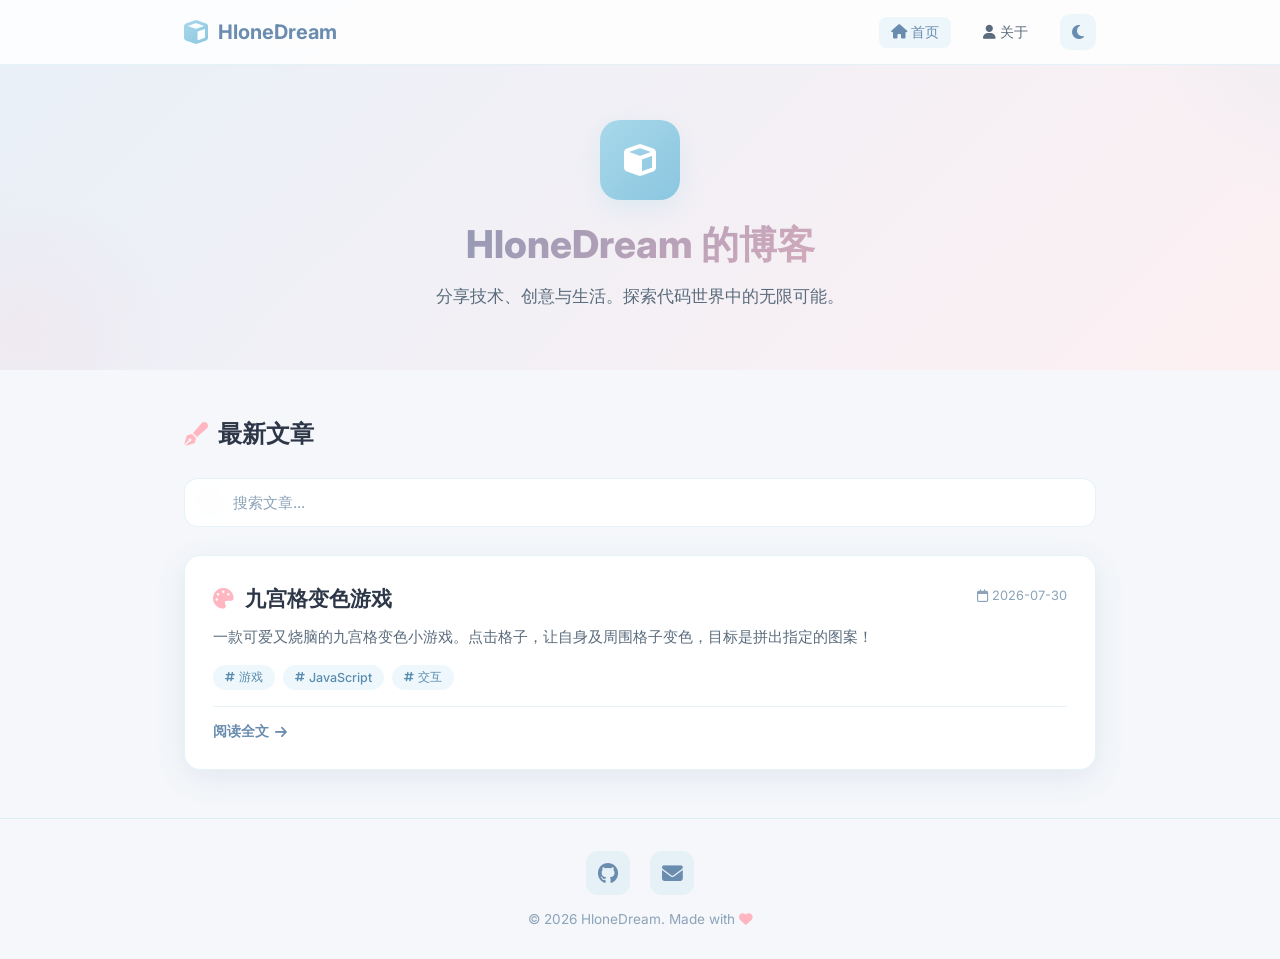
==== index.html @ dc2f6974 "2026/07/30 初版发布 使用DeepSeek制作的个人小网站，纯属业余，仅供娱乐。" ====
<!DOCTYPE html>
<html lang="zh-CN">
<head>
    <meta charset="UTF-8">
    <meta name="viewport" content="width=device-width, initial-scale=1.0">
    <title>HloneDream 的个人博客</title>

    <!-- Fonts & Icons -->
    <link rel="stylesheet" href="https://cdnjs.cloudflare.com/ajax/libs/font-awesome/6.4.0/css/all.min.css">
    <link href="https://fonts.googleapis.com/css2?family=Inter:wght@300;400;500;600;700;800&display=swap" rel="stylesheet">

    <!-- Styles -->
    <link rel="stylesheet" href="css/style.css">
</head>
<body>

    <!-- ===== Navigation ===== -->
    <nav>
        <div class="nav-inner">
            <a class="nav-brand" onclick="navigateTo('home')">
                <i class="fa-solid fa-cube"></i> HloneDream
            </a>
            <div class="nav-links">
                <button class="nav-link active" data-page="home" onclick="navigateTo('home')">
                    <i class="fa-solid fa-house"></i> 首页
                </button>
                <button class="nav-link" data-page="about" onclick="navigateTo('about')">
                    <i class="fa-solid fa-user"></i> 关于
                </button>
                <button class="theme-toggle" id="themeToggle" title="切换主题">
                    <i class="fa-solid fa-moon"></i>
                </button>
            </div>
        </div>
    </nav>

    <!-- ===== Reading Progress ===== -->
    <div class="reading-progress" id="readingProgress">
        <div class="reading-progress-bar" id="readingProgressBar"></div>
    </div>

    <!-- ===== HOME VIEW ===== -->
    <div id="homeView">
        <section class="hero">
            <div class="container hero-content">
                <div class="hero-avatar">
                    <i class="fa-solid fa-cube"></i>
                </div>
                <h1>HloneDream 的博客</h1>
                <p>分享技术、创意与生活。探索代码世界中的无限可能。</p>
            </div>
        </section>

        <section class="posts-section">
            <div class="container">
                <h2 class="section-title">
                    <i class="fa-solid fa-pen-fancy"></i> 最新文章
                </h2>

                <!-- Search Bar -->
                <div class="search-bar">
                    <i class="fa-solid fa-search"></i>
                    <input type="text" id="searchInput" placeholder="搜索文章..." autocomplete="off">
                </div>

                <div class="posts-grid" id="postsGrid">
                    <!-- Posts rendered by JS -->
                </div>

                <!-- No Results -->
                <div class="search-no-results" id="searchNoResults" style="display:none;">
                    <i class="fa-solid fa-inbox"></i>
                    没有找到匹配的文章
                </div>
            </div>
        </section>
    </div>

    <!-- ===== ARTICLE VIEW ===== -->
    <div class="article-view" id="articleView">
        <div class="container">
            <button class="article-back" onclick="navigateTo('home')">
                <i class="fa-solid fa-arrow-left"></i> 返回首页
            </button>
            <div id="articleContent"></div>
        </div>
    </div>

    <!-- ===== ABOUT VIEW ===== -->
    <div class="about-view" id="aboutView">
        <div class="container">
            <div class="about-card">
                <h2><i class="fa-solid fa-user-astronaut"></i> 关于我</h2>
                <p>
                    你好！我是 <strong>HloneDream</strong>，一名热爱技术与创意的开发者。
                </p>
                <p>
                    这个博客记录了我学习和探索编程世界的过程。我喜欢前端开发、游戏设计，以及一切有趣的技术挑战。
                </p>
                <p>
                    我相信好的代码就像艺术品——简洁、优雅、富有表现力。希望通过这个博客，能与更多志同道合的朋友交流分享。
                </p>
                <h3 style="font-size:1rem;color:var(--text);margin:24px 0 12px;font-weight:600;">我的技能</h3>
                <div class="about-skills">
                    <span class="about-skill">HTML/CSS</span>
                    <span class="about-skill">JavaScript</span>
                    <span class="about-skill">Vue.js</span>
                    <span class="about-skill">React</span>
                    <span class="about-skill">Node.js</span>
                    <span class="about-skill">Python</span>
                    <span class="about-skill">UI Design</span>
                    <span class="about-skill">Git</span>
                </div>
            </div>
        </div>
    </div>

    <!-- ===== FOOTER ===== -->
    <footer>
        <div class="container">
            <div class="footer-social">
                <a href="https://github.com/HloneDream" target="_blank" rel="noopener" title="GitHub">
                    <i class="fa-brands fa-github"></i>
                </a>
                <a href="mailto:2645710503@qq.com" title="Email">
                    <i class="fa-solid fa-envelope"></i>
                </a>
            </div>
            <p class="footer-text">
                &copy; 2026 HloneDream. Made with <i class="fa-solid fa-heart" style="color:#ffb6c1;"></i>
            </p>
        </div>
    </footer>

    <!-- ===== Back to Top ===== -->
    <button class="back-to-top" id="backToTop" onclick="window.scrollTo({top:0,behavior:'smooth'})">
        <i class="fa-solid fa-arrow-up"></i>
    </button>

    <!-- ===== Game Win Overlay ===== -->
    <div class="game-win-message" id="gameWinMessage">
        <div class="game-win-content">
            <h2>🎉 恭喜通关!</h2>
            <p>你成功将九宫格变成了目标图案!</p>
            <div class="game-win-stats">
                <div>
                    <div class="game-win-stat-value" id="gameFinalMoves">0</div>
                    <div class="game-win-stat-label">点击次数</div>
                </div>
                <div>
                    <div class="game-win-stat-value" id="gameFinalTime">0</div>
                    <div class="game-win-stat-label">用时(秒)</div>
                </div>
            </div>
            <button class="game-btn-play-again" onclick="initGame()">
                <i class="fa-solid fa-play-circle"></i> 再玩一次
            </button>
        </div>
    </div>

    <!-- ===== Scripts ===== -->
    <script src="js/data.js"></script>
    <script src="js/theme.js"></script>
    <script src="js/app.js"></script>

</body>
</html>
---- css/style.css ----
/* ============================================================
   CSS Variables / Theme
   ============================================================ */
:root {
    --bg: #f5f7fa;
    --bg-card: rgba(255,255,255,0.92);
    --bg-glass: rgba(255,255,255,0.75);
    --text: #2d3748;
    --text-secondary: #5a6c7d;
    --text-muted: #8ca3b9;
    --border: rgba(168,216,234,0.3);
    --shadow: 0 8px 30px rgba(100,130,180,0.12);
    --shadow-hover: 0 16px 48px rgba(100,130,180,0.2);
    --gradient-1: linear-gradient(135deg, #a8d8ea 0%, #8bc6e0 100%);
    --gradient-2: linear-gradient(135deg, #ffb6c1 0%, #ff9eb5 100%);
    --gradient-hero: linear-gradient(135deg, #e8f0f8 0%, #fdf0f2 100%);
    --accent: #6a8caf;
    --accent-light: #a8c6df;
    --pink: #ffb6c1;
    --blue: #a8d8ea;
    --nav-bg: rgba(255,255,255,0.85);
    --code-bg: #f0f4f8;
    --tag-bg: rgba(168,216,234,0.2);
    --tag-color: #5a8caf;
    --scrollbar: #d0dce8;
}

.dark {
    --bg: #0f1724;
    --bg-card: rgba(25,35,50,0.92);
    --bg-glass: rgba(20,30,45,0.8);
    --text: #e2e8f0;
    --text-secondary: #a0b4c8;
    --text-muted: #6a7d94;
    --border: rgba(100,140,180,0.2);
    --shadow: 0 8px 30px rgba(0,0,0,0.3);
    --shadow-hover: 0 16px 48px rgba(0,0,0,0.45);
    --gradient-hero: linear-gradient(135deg, #0f1724 0%, #1a2a3a 100%);
    --accent: #8bc6e0;
    --accent-light: #6a8caf;
    --nav-bg: rgba(15,23,36,0.9);
    --code-bg: #1a2a3a;
    --tag-bg: rgba(100,140,180,0.2);
    --tag-color: #8bc6e0;
    --scrollbar: #2a3a4a;
}

/* ============================================================
   Reset & Base
   ============================================================ */
* {
    margin: 0;
    padding: 0;
    box-sizing: border-box;
}

html {
    scroll-behavior: smooth;
}

body {
    font-family: 'Inter', -apple-system, BlinkMacSystemFont, sans-serif;
    background: var(--bg);
    color: var(--text);
    transition: background 0.3s, color 0.3s;
    min-height: 100vh;
    overflow-x: hidden;
}

::selection {
    background: var(--pink);
    color: white;
}

::-webkit-scrollbar { width: 8px; }
::-webkit-scrollbar-track { background: var(--bg); }
::-webkit-scrollbar-thumb { background: var(--scrollbar); border-radius: 4px; }

a {
    color: inherit;
    text-decoration: none;
}

/* ============================================================
   Navigation
   ============================================================ */
nav {
    position: fixed;
    top: 0;
    left: 0;
    right: 0;
    z-index: 1000;
    background: var(--nav-bg);
    backdrop-filter: blur(20px);
    -webkit-backdrop-filter: blur(20px);
    border-bottom: 1px solid var(--border);
    transition: background 0.3s, border-color 0.3s;
}

.nav-inner {
    max-width: 960px;
    margin: 0 auto;
    padding: 0 24px;
    display: flex;
    align-items: center;
    justify-content: space-between;
    height: 64px;
}

.nav-brand {
    font-size: 1.25rem;
    font-weight: 700;
    color: var(--accent);
    display: flex;
    align-items: center;
    gap: 10px;
    cursor: pointer;
}

.nav-brand i {
    font-size: 1.5rem;
    background: var(--gradient-1);
    -webkit-background-clip: text;
    background-clip: text;
    color: transparent;
}

.nav-links {
    display: flex;
    align-items: center;
    gap: 20px;
}

.nav-link {
    background: none;
    border: none;
    color: var(--text-secondary);
    font-size: 0.9rem;
    font-weight: 500;
    cursor: pointer;
    padding: 6px 12px;
    border-radius: 8px;
    transition: all 0.2s;
    font-family: inherit;
}

.nav-link:hover {
    color: var(--accent);
    background: var(--tag-bg);
}

.nav-link.active {
    color: var(--accent);
    background: var(--tag-bg);
}

.theme-toggle {
    background: var(--tag-bg);
    border: none;
    width: 36px;
    height: 36px;
    border-radius: 10px;
    display: flex;
    align-items: center;
    justify-content: center;
    cursor: pointer;
    color: var(--accent);
    font-size: 1rem;
    transition: all 0.2s;
}

.theme-toggle:hover {
    background: var(--border);
    transform: scale(1.05);
}

/* ============================================================
   Main Container
   ============================================================ */
.container {
    max-width: 960px;
    margin: 0 auto;
    padding: 0 24px;
}

/* ============================================================
   Hero
   ============================================================ */
.hero {
    padding: 120px 0 60px;
    background: var(--gradient-hero);
    transition: background 0.3s;
    position: relative;
    overflow: hidden;
}

.hero::before {
    content: '';
    position: absolute;
    top: -50%;
    right: -20%;
    width: 400px;
    height: 400px;
    border-radius: 50%;
    background: radial-gradient(circle, rgba(168,216,234,0.15) 0%, transparent 70%);
    pointer-events: none;
}

.hero::after {
    content: '';
    position: absolute;
    bottom: -30%;
    left: -10%;
    width: 300px;
    height: 300px;
    border-radius: 50%;
    background: radial-gradient(circle, rgba(255,182,193,0.12) 0%, transparent 70%);
    pointer-events: none;
}

.hero-content {
    position: relative;
    z-index: 1;
    text-align: center;
}

.hero-avatar {
    width: 80px;
    height: 80px;
    border-radius: 20px;
    background: var(--gradient-1);
    display: flex;
    align-items: center;
    justify-content: center;
    margin: 0 auto 20px;
    font-size: 2rem;
    color: white;
    box-shadow: 0 8px 24px rgba(168,216,234,0.3);
}

.hero h1 {
    font-size: 2.4rem;
    font-weight: 800;
    background: linear-gradient(135deg, var(--accent), var(--pink));
    -webkit-background-clip: text;
    background-clip: text;
    color: transparent;
    margin-bottom: 12px;
}

.hero p {
    color: var(--text-secondary);
    font-size: 1.05rem;
    line-height: 1.6;
    max-width: 500px;
    margin: 0 auto;
}

/* ============================================================
   Blog Posts
   ============================================================ */
.posts-section {
    padding: 48px 0;
}

.section-title {
    font-size: 1.5rem;
    font-weight: 700;
    color: var(--text);
    margin-bottom: 28px;
    display: flex;
    align-items: center;
    gap: 10px;
}

.section-title i {
    color: var(--pink);
}

.posts-grid {
    display: flex;
    flex-direction: column;
    gap: 20px;
}

.post-card {
    background: var(--bg-card);
    border-radius: 16px;
    padding: 28px;
    box-shadow: var(--shadow);
    border: 1px solid var(--border);
    cursor: pointer;
    transition: all 0.3s cubic-bezier(0.34, 1.56, 0.64, 1);
    backdrop-filter: blur(10px);
    -webkit-backdrop-filter: blur(10px);
    position: relative;
    overflow: hidden;
}

.post-card::before {
    content: '';
    position: absolute;
    top: 0;
    left: 0;
    width: 4px;
    height: 100%;
    background: var(--gradient-1);
    opacity: 0;
    transition: opacity 0.3s;
}

.post-card:hover {
    transform: translateY(-4px);
    box-shadow: var(--shadow-hover);
}

.post-card:hover::before {
    opacity: 1;
}

.post-card-header {
    display: flex;
    justify-content: space-between;
    align-items: flex-start;
    margin-bottom: 12px;
    gap: 16px;
}

.post-card-title {
    font-size: 1.3rem;
    font-weight: 700;
    color: var(--text);
    line-height: 1.4;
    flex: 1;
}

.post-card-date {
    font-size: 0.8rem;
    color: var(--text-muted);
    white-space: nowrap;
    padding-top: 4px;
}

.post-card-excerpt {
    color: var(--text-secondary);
    font-size: 0.95rem;
    line-height: 1.6;
    margin-bottom: 16px;
}

.post-card-tags {
    display: flex;
    gap: 8px;
    flex-wrap: wrap;
}

.tag {
    display: inline-flex;
    align-items: center;
    gap: 4px;
    padding: 4px 12px;
    border-radius: 20px;
    font-size: 0.78rem;
    font-weight: 500;
    background: var(--tag-bg);
    color: var(--tag-color);
    transition: all 0.2s;
}

.tag i {
    font-size: 0.7rem;
}

.post-card-footer {
    display: flex;
    align-items: center;
    justify-content: space-between;
    margin-top: 16px;
    padding-top: 16px;
    border-top: 1px solid var(--border);
}

.read-more {
    font-size: 0.85rem;
    font-weight: 600;
    color: var(--accent);
    display: flex;
    align-items: center;
    gap: 6px;
    transition: gap 0.2s;
}

.post-card:hover .read-more {
    gap: 10px;
}

/* ============================================================
   Search Bar
   ============================================================ */
.search-bar {
    position: relative;
    margin-bottom: 28px;
}

.search-bar input {
    width: 100%;
    padding: 14px 20px 14px 48px;
    border-radius: 14px;
    border: 1px solid var(--border);
    background: var(--bg-card);
    color: var(--text);
    font-size: 0.95rem;
    font-family: inherit;
    outline: none;
    transition: all 0.3s;
    backdrop-filter: blur(10px);
}

.search-bar input:focus {
    border-color: var(--accent);
    box-shadow: 0 0 0 3px rgba(106,140,175,0.15);
}

.search-bar input::placeholder {
    color: var(--text-muted);
}

.search-bar i {
    position: absolute;
    left: 18px;
    top: 50%;
    transform: translateY(-50%);
    color: var(--text-muted);
    font-size: 1rem;
}

.search-no-results {
    text-align: center;
    padding: 40px 20px;
    color: var(--text-muted);
}

.search-no-results i {
    font-size: 2.5rem;
    margin-bottom: 12px;
    display: block;
}

/* ============================================================
   Back to Top
   ============================================================ */
.back-to-top {
    position: fixed;
    bottom: 30px;
    right: 30px;
    width: 44px;
    height: 44px;
    border-radius: 12px;
    background: var(--gradient-2);
    color: white;
    border: none;
    cursor: pointer;
    font-size: 1.1rem;
    box-shadow: 0 6px 20px rgba(255,158,181,0.3);
    transition: all 0.3s;
    opacity: 0;
    visibility: hidden;
    transform: translateY(10px);
    z-index: 900;
    display: flex;
    align-items: center;
    justify-content: center;
}

.back-to-top.visible {
    opacity: 1;
    visibility: visible;
    transform: translateY(0);
}

.back-to-top:hover {
    transform: translateY(-3px);
    box-shadow: 0 10px 28px rgba(255,158,181,0.4);
}

/* ============================================================
   Article Detail View
   ============================================================ */
.article-view {
    display: none;
    padding: 100px 0 60px;
}

.article-view.active {
    display: block;
    animation: fadeIn 0.4s ease;
}

@keyframes fadeIn {
    from { opacity: 0; transform: translateY(20px); }
    to { opacity: 1; transform: translateY(0); }
}

.article-back {
    display: inline-flex;
    align-items: center;
    gap: 8px;
    color: var(--accent);
    font-size: 0.9rem;
    font-weight: 600;
    cursor: pointer;
    padding: 8px 16px;
    border-radius: 10px;
    background: var(--tag-bg);
    border: none;
    font-family: inherit;
    transition: all 0.2s;
    margin-bottom: 24px;
}

.article-back:hover {
    background: var(--border);
    transform: translateX(-4px);
}

.article-header {
    margin-bottom: 32px;
}

.article-title {
    font-size: 2rem;
    font-weight: 800;
    color: var(--text);
    line-height: 1.3;
    margin-bottom: 12px;
}

.article-meta {
    display: flex;
    align-items: center;
    gap: 16px;
    color: var(--text-muted);
    font-size: 0.9rem;
    flex-wrap: wrap;
}

.article-meta i {
    margin-right: 4px;
}

.article-content {
    color: var(--text-secondary);
    font-size: 1rem;
    line-height: 1.8;
}

.article-content p {
    margin-bottom: 16px;
}

.article-content h2 {
    font-size: 1.5rem;
    color: var(--text);
    margin: 32px 0 16px;
}

.article-content h3 {
    font-size: 1.2rem;
    color: var(--text);
    margin: 24px 0 12px;
}

.article-content pre {
    background: var(--code-bg);
    border-radius: 12px;
    padding: 20px 24px;
    overflow-x: auto;
    margin: 20px 0;
    border: 1px solid var(--border);
}

.article-content code {
    font-family: 'Fira Code', 'Cascadia Code', Consolas, monospace;
    font-size: 0.85rem;
}

.article-content :not(pre) > code {
    background: var(--tag-bg);
    padding: 2px 8px;
    border-radius: 6px;
    color: var(--accent);
}

.article-content img {
    max-width: 100%;
    border-radius: 12px;
    margin: 20px 0;
}

.article-content blockquote {
    border-left: 4px solid var(--gradient-2);
    padding: 12px 20px;
    margin: 20px 0;
    background: var(--tag-bg);
    border-radius: 0 12px 12px 0;
    color: var(--text-secondary);
}

.article-content ul, .article-content ol {
    padding-left: 24px;
    margin-bottom: 16px;
}

.article-content li {
    margin-bottom: 8px;
}

/* ============================================================
   Game Embed
   ============================================================ */
.game-wrapper {
    margin: 32px 0;
    border-radius: 20px;
    overflow: hidden;
    box-shadow: var(--shadow);
    border: 1px solid var(--border);
    background: var(--bg-card);
    transition: background 0.3s;
}

.game-placeholder {
    padding: 60px 24px;
    text-align: center;
}

.game-placeholder i {
    font-size: 3rem;
    color: var(--pink);
    margin-bottom: 16px;
}

.game-placeholder h3 {
    color: var(--text);
    margin-bottom: 8px;
}

.game-placeholder p {
    color: var(--text-muted);
    font-size: 0.9rem;
    margin-bottom: 20px;
}

.btn-start-game {
    background: var(--gradient-2);
    color: white;
    border: none;
    padding: 14px 32px;
    border-radius: 12px;
    font-size: 1rem;
    font-weight: 600;
    cursor: pointer;
    transition: all 0.3s;
    box-shadow: 0 6px 20px rgba(255,158,181,0.3);
    display: inline-flex;
    align-items: center;
    gap: 8px;
    font-family: inherit;
}

.btn-start-game:hover {
    transform: translateY(-3px);
    box-shadow: 0 10px 28px rgba(255,158,181,0.4);
}

.game-container {
    display: none;
    padding: 20px;
}

.game-container.active {
    display: block;
    animation: fadeIn 0.4s ease;
}

.game-inner {
    max-width: 500px;
    margin: 0 auto;
}

.game-status-bar {
    display: flex;
    justify-content: space-between;
    margin-bottom: 16px;
    gap: 12px;
}

.game-status-item {
    flex: 1;
    text-align: center;
    background: var(--tag-bg);
    padding: 10px;
    border-radius: 12px;
}

.game-status-value {
    font-size: 1.4rem;
    font-weight: 700;
    color: var(--accent);
}

.game-status-label {
    font-size: 0.75rem;
    color: var(--text-muted);
    margin-top: 2px;
}

.game-goal-section {
    text-align: center;
    margin-bottom: 20px;
}

.game-goal-title {
    font-size: 1rem;
    font-weight: 600;
    color: var(--text-secondary);
    margin-bottom: 12px;
    display: flex;
    align-items: center;
    justify-content: center;
    gap: 8px;
}

.game-goal-title i {
    color: var(--pink);
}

.game-goal-pattern {
    display: grid;
    grid-template-columns: repeat(3, 1fr);
    gap: 5px;
    width: 120px;
    height: 120px;
    margin: 0 auto;
    background: var(--code-bg);
    padding: 10px;
    border-radius: 12px;
}

.game-goal-cell {
    border-radius: 6px;
}

.game-goal-cell.blue {
    background: linear-gradient(135deg, #a8d8ea, #8bc6e0);
}

.game-goal-cell.pink {
    background: linear-gradient(135deg, #ffb6c1, #ff9eb5);
}

.game-grid {
    display: grid;
    grid-template-columns: repeat(3, 1fr);
    gap: 8px;
    aspect-ratio: 1/1;
    background: var(--code-bg);
    padding: 12px;
    border-radius: 16px;
    max-width: 100%;
    margin: 0 auto 20px;
}

.game-cell {
    border-radius: 12px;
    cursor: pointer;
    transition: all 0.3s cubic-bezier(0.34, 1.56, 0.64, 1);
    box-shadow: 0 4px 12px rgba(0,0,0,0.08);
    border: 2px solid rgba(255,255,255,0.5);
    position: relative;
    overflow: hidden;
}

.game-cell::after {
    content: '';
    position: absolute;
    inset: 0;
    background: rgba(255,255,255,0.15);
    opacity: 0;
    transition: opacity 0.3s;
}

.game-cell:hover::after {
    opacity: 1;
}

.game-cell:active {
    transform: scale(0.95);
}

.game-cell.blue {
    background: linear-gradient(135deg, #a8d8ea, #8bc6e0);
}

.game-cell.pink {
    background: linear-gradient(135deg, #ffb6c1, #ff9eb5);
}

.game-cell.highlight {
    animation: gamePulse 0.5s ease-in-out;
}

@keyframes gamePulse {
    0% { transform: scale(1); }
    50% { transform: scale(1.08); }
    100% { transform: scale(1); }
}

.game-controls {
    text-align: center;
}

.game-btn-reset {
    background: var(--gradient-2);
    color: white;
    border: none;
    padding: 12px 28px;
    border-radius: 12px;
    font-size: 0.95rem;
    font-weight: 600;
    cursor: pointer;
    transition: all 0.3s;
    box-shadow: 0 5px 15px rgba(255,158,181,0.3);
    display: inline-flex;
    align-items: center;
    gap: 8px;
    font-family: inherit;
}

.game-btn-reset:hover {
    transform: translateY(-2px);
}

.game-btn-play-again {
    background: var(--gradient-1);
    color: white;
    border: none;
    padding: 12px 28px;
    border-radius: 12px;
    font-size: 0.95rem;
    font-weight: 600;
    cursor: pointer;
    transition: all 0.3s;
    box-shadow: 0 5px 15px rgba(168,216,234,0.3);
    display: inline-flex;
    align-items: center;
    gap: 8px;
    font-family: inherit;
    margin-top: 8px;
}

.game-btn-play-again:hover {
    transform: translateY(-2px);
}

.game-win-message {
    position: fixed;
    inset: 0;
    background: rgba(0,0,0,0.5);
    backdrop-filter: blur(8px);
    display: none;
    align-items: center;
    justify-content: center;
    z-index: 2000;
    padding: 20px;
}

.game-win-message.active {
    display: flex;
}

.game-win-content {
    background: var(--bg-card);
    padding: 40px 30px;
    border-radius: 20px;
    text-align: center;
    max-width: 380px;
    width: 100%;
    box-shadow: var(--shadow-hover);
    border: 1px solid var(--border);
    animation: fadeIn 0.4s ease;
}

.game-win-content h2 {
    font-size: 2rem;
    background: linear-gradient(135deg, var(--accent), var(--pink));
    -webkit-background-clip: text;
    background-clip: text;
    color: transparent;
    margin-bottom: 12px;
}

.game-win-content p {
    color: var(--text-secondary);
    margin-bottom: 20px;
}

.game-win-stats {
    display: flex;
    justify-content: center;
    gap: 40px;
    margin: 20px 0;
}

.game-win-stat-value {
    font-size: 1.6rem;
    font-weight: 700;
    color: var(--accent);
}

.game-win-stat-label {
    font-size: 0.8rem;
    color: var(--text-muted);
}

.confetti-piece {
    position: absolute;
    pointer-events: none;
    z-index: 2001;
}

/* ============================================================
   About Page
   ============================================================ */
.about-view {
    display: none;
    padding: 100px 0 60px;
}

.about-view.active {
    display: block;
    animation: fadeIn 0.4s ease;
}

.about-card {
    background: var(--bg-card);
    border-radius: 20px;
    padding: 36px;
    box-shadow: var(--shadow);
    border: 1px solid var(--border);
    backdrop-filter: blur(10px);
}

.about-card h2 {
    font-size: 1.6rem;
    font-weight: 700;
    color: var(--text);
    margin-bottom: 16px;
    display: flex;
    align-items: center;
    gap: 10px;
}

.about-card h2 i {
    color: var(--pink);
}

.about-card p {
    color: var(--text-secondary);
    line-height: 1.8;
    font-size: 1rem;
    margin-bottom: 16px;
}

.about-skills {
    display: flex;
    flex-wrap: wrap;
    gap: 10px;
    margin: 20px 0;
}

.about-skill {
    padding: 6px 16px;
    border-radius: 20px;
    font-size: 0.85rem;
    font-weight: 500;
    background: var(--tag-bg);
    color: var(--tag-color);
}

/* ============================================================
   Footer
   ============================================================ */
footer {
    border-top: 1px solid var(--border);
    padding: 32px 0;
    text-align: center;
    transition: border-color 0.3s;
}

.footer-social {
    display: flex;
    justify-content: center;
    gap: 20px;
    margin-bottom: 16px;
}

.footer-social a {
    display: flex;
    align-items: center;
    justify-content: center;
    width: 44px;
    height: 44px;
    border-radius: 12px;
    background: var(--tag-bg);
    color: var(--accent);
    font-size: 1.3rem;
    transition: all 0.3s;
    text-decoration: none;
}

.footer-social a:hover {
    background: var(--gradient-2);
    color: white;
    transform: translateY(-3px);
    box-shadow: 0 6px 20px rgba(255,158,181,0.3);
}

.footer-text {
    font-size: 0.85rem;
    color: var(--text-muted);
}

/* ============================================================
   Reading Progress
   ============================================================ */
.reading-progress {
    position: fixed;
    top: 64px;
    left: 0;
    width: 100%;
    height: 3px;
    z-index: 999;
    background: transparent;
}

.reading-progress-bar {
    height: 100%;
    background: var(--gradient-2);
    width: 0%;
    transition: width 0.1s linear;
    border-radius: 0 2px 2px 0;
}

/* ============================================================
   Scroll Reveal (Intersection Observer)
   ============================================================ */
.reveal {
    opacity: 0;
    transform: translateY(30px);
    transition: all 0.6s cubic-bezier(0.34, 1.56, 0.64, 1);
}

.reveal.visible {
    opacity: 1;
    transform: translateY(0);
}

/* ============================================================
   Responsive
   ============================================================ */
@media (max-width: 768px) {
    .hero { padding: 100px 0 40px; }
    .hero h1 { font-size: 1.8rem; }
    .post-card { padding: 20px; }
    .post-card-title { font-size: 1.1rem; }
    .article-title { font-size: 1.5rem; }
    .about-card { padding: 24px; }
    .game-goal-pattern { width: 100px; height: 100px; }
    .nav-inner { padding: 0 16px; }
    .back-to-top { bottom: 20px; right: 20px; width: 40px; height: 40px; }
}

@media (max-width: 480px) {
    .hero h1 { font-size: 1.5rem; }
    .hero p { font-size: 0.9rem; }
    .post-card-header { flex-direction: column; gap: 4px; }
    .post-card-date { white-space: normal; }
    .game-grid { gap: 6px; padding: 10px; }
    .game-win-stats { gap: 24px; }
    .back-to-top { bottom: 16px; right: 16px; width: 36px; height: 36px; font-size: 0.9rem; }
}
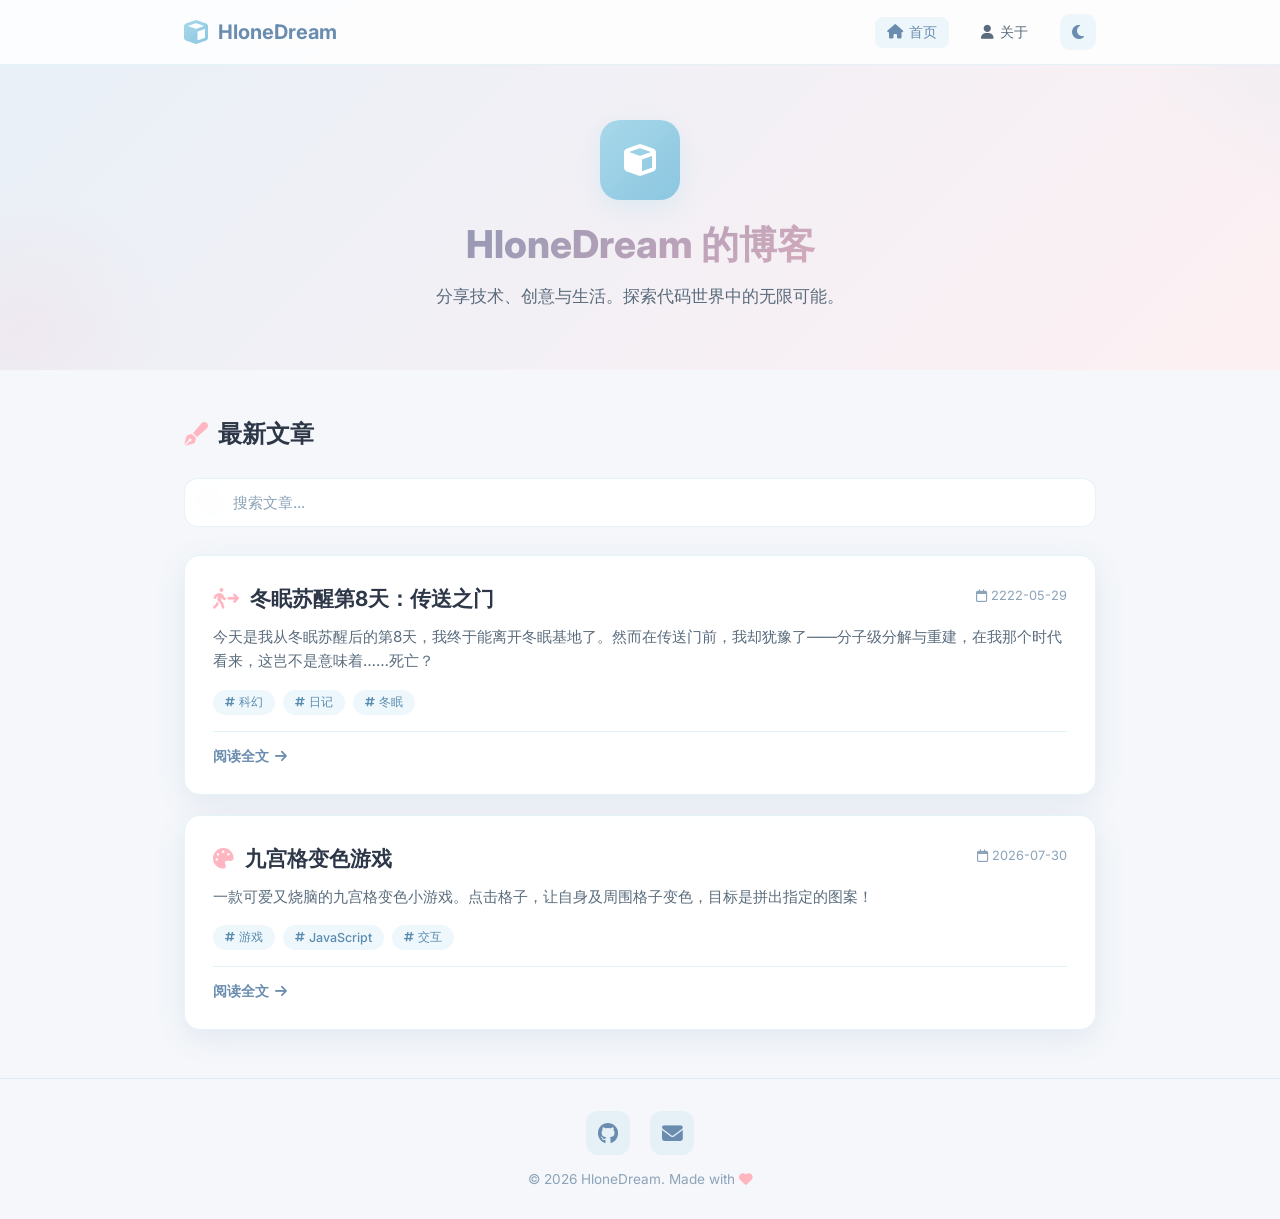
==== commit b20f94a1: "20260802重构文件结构，可使用Markdown新增文章，增加404页面，科幻文，九宫格游戏模式" ====
--- a/index.html
+++ b/index.html
@@ -10,21 +10,21 @@
     <link href="https://fonts.googleapis.com/css2?family=Inter:wght@300;400;500;600;700;800&display=swap" rel="stylesheet">
 
     <!-- Styles -->
-    <link rel="stylesheet" href="css/style.css">
+    <link rel="stylesheet" href="assets/css/style.css">
 </head>
-<body>
+<body class="page-home">
 
     <!-- ===== Navigation ===== -->
     <nav>
         <div class="nav-inner">
-            <a class="nav-brand" onclick="navigateTo('home')">
+            <a class="nav-brand" href="index.html">
                 <i class="fa-solid fa-cube"></i> HloneDream
             </a>
             <div class="nav-links">
-                <button class="nav-link active" data-page="home" onclick="navigateTo('home')">
+                <button class="nav-link active" data-page="home" onclick="showPage('home')">
                     <i class="fa-solid fa-house"></i> 首页
                 </button>
-                <button class="nav-link" data-page="about" onclick="navigateTo('about')">
+                <button class="nav-link" data-page="about" onclick="showPage('about')">
                     <i class="fa-solid fa-user"></i> 关于
                 </button>
                 <button class="theme-toggle" id="themeToggle" title="切换主题">
@@ -34,13 +34,9 @@
         </div>
     </nav>
 
-    <!-- ===== Reading Progress ===== -->
-    <div class="reading-progress" id="readingProgress">
-        <div class="reading-progress-bar" id="readingProgressBar"></div>
-    </div>
-
     <!-- ===== HOME VIEW ===== -->
     <div id="homeView">
+        <!-- ===== HERO ===== -->
         <section class="hero">
             <div class="container hero-content">
                 <div class="hero-avatar">
@@ -51,6 +47,7 @@
             </div>
         </section>
 
+        <!-- ===== POSTS ===== -->
         <section class="posts-section">
             <div class="container">
                 <h2 class="section-title">
@@ -64,7 +61,9 @@
                 </div>
 
                 <div class="posts-grid" id="postsGrid">
-                    <!-- Posts rendered by JS -->
+                    <p style="color:var(--text-muted);text-align:center;padding:40px 0;">
+                        <i class="fa-solid fa-spinner fa-spin"></i> 正在加载文章...
+                    </p>
                 </div>
 
                 <!-- No Results -->
@@ -76,18 +75,8 @@
         </section>
     </div>
 
-    <!-- ===== ARTICLE VIEW ===== -->
-    <div class="article-view" id="articleView">
-        <div class="container">
-            <button class="article-back" onclick="navigateTo('home')">
-                <i class="fa-solid fa-arrow-left"></i> 返回首页
-            </button>
-            <div id="articleContent"></div>
-        </div>
-    </div>
-
     <!-- ===== ABOUT VIEW ===== -->
-    <div class="about-view" id="aboutView">
+    <section class="about-view" id="aboutView">
         <div class="container">
             <div class="about-card">
                 <h2><i class="fa-solid fa-user-astronaut"></i> 关于我</h2>
@@ -95,25 +84,25 @@
                     你好！我是 <strong>HloneDream</strong>，一名热爱技术与创意的开发者。
                 </p>
                 <p>
-                    这个博客记录了我学习和探索编程世界的过程。我喜欢前端开发、游戏设计，以及一切有趣的技术挑战。
+                    这个博客记录了我<del>学习和探索编程世界的过程</del>随便写的一些东西。我喜欢<del>前端开发、游戏设计，以及一切有趣的技术挑战</del>整活。
                 </p>
                 <p>
-                    我相信好的代码就像艺术品——简洁、优雅、富有表现力。希望通过这个博客，能与更多志同道合的朋友交流分享。
+                    这个网页是用AI写的，希望通过这个博客，能与更多志同道合的朋友交流分享。
                 </p>
                 <h3 style="font-size:1rem;color:var(--text);margin:24px 0 12px;font-weight:600;">我的技能</h3>
                 <div class="about-skills">
                     <span class="about-skill">HTML/CSS</span>
                     <span class="about-skill">JavaScript</span>
-                    <span class="about-skill">Vue.js</span>
-                    <span class="about-skill">React</span>
-                    <span class="about-skill">Node.js</span>
                     <span class="about-skill">Python</span>
                     <span class="about-skill">UI Design</span>
                     <span class="about-skill">Git</span>
+                    <span class="about-skill">Altium Designer</span>
+                    <span class="about-skill">Minecraft</span>
+                    <span class="about-skill">End Field</span>
                 </div>
             </div>
         </div>
-    </div>
+    </section>
 
     <!-- ===== FOOTER ===== -->
     <footer>
@@ -137,31 +126,9 @@
         <i class="fa-solid fa-arrow-up"></i>
     </button>
 
-    <!-- ===== Game Win Overlay ===== -->
-    <div class="game-win-message" id="gameWinMessage">
-        <div class="game-win-content">
-            <h2>🎉 恭喜通关!</h2>
-            <p>你成功将九宫格变成了目标图案!</p>
-            <div class="game-win-stats">
-                <div>
-                    <div class="game-win-stat-value" id="gameFinalMoves">0</div>
-                    <div class="game-win-stat-label">点击次数</div>
-                </div>
-                <div>
-                    <div class="game-win-stat-value" id="gameFinalTime">0</div>
-                    <div class="game-win-stat-label">用时(秒)</div>
-                </div>
-            </div>
-            <button class="game-btn-play-again" onclick="initGame()">
-                <i class="fa-solid fa-play-circle"></i> 再玩一次
-            </button>
-        </div>
-    </div>
-
     <!-- ===== Scripts ===== -->
-    <script src="js/data.js"></script>
-    <script src="js/theme.js"></script>
-    <script src="js/app.js"></script>
+    <script src="assets/js/main.js"></script>
+    <script src="assets/js/router.js"></script>
 
 </body>
 </html>
--- a/assets/css/style.css
+++ b/assets/css/style.css
@@ -0,0 +1,1312 @@
+/* ============================================================
+   CSS Variables / Theme
+   ============================================================ */
+:root {
+    --bg: #f5f7fa;
+    --bg-card: rgba(255,255,255,0.92);
+    --bg-glass: rgba(255,255,255,0.75);
+    --text: #2d3748;
+    --text-secondary: #5a6c7d;
+    --text-muted: #8ca3b9;
+    --border: rgba(168,216,234,0.3);
+    --shadow: 0 8px 30px rgba(100,130,180,0.12);
+    --shadow-hover: 0 16px 48px rgba(100,130,180,0.2);
+    --gradient-1: linear-gradient(135deg, #a8d8ea 0%, #8bc6e0 100%);
+    --gradient-2: linear-gradient(135deg, #ffb6c1 0%, #ff9eb5 100%);
+    --gradient-hero: linear-gradient(135deg, #e8f0f8 0%, #fdf0f2 100%);
+    --accent: #6a8caf;
+    --accent-light: #a8c6df;
+    --pink: #ffb6c1;
+    --blue: #a8d8ea;
+    --nav-bg: rgba(255,255,255,0.85);
+    --code-bg: #f0f4f8;
+    --tag-bg: rgba(168,216,234,0.2);
+    --tag-color: #5a8caf;
+    --scrollbar: #d0dce8;
+}
+
+.dark {
+    --bg: #0f1724;
+    --bg-card: rgba(25,35,50,0.92);
+    --bg-glass: rgba(20,30,45,0.8);
+    --text: #e2e8f0;
+    --text-secondary: #a0b4c8;
+    --text-muted: #6a7d94;
+    --border: rgba(100,140,180,0.2);
+    --shadow: 0 8px 30px rgba(0,0,0,0.3);
+    --shadow-hover: 0 16px 48px rgba(0,0,0,0.45);
+    --gradient-hero: linear-gradient(135deg, #0f1724 0%, #1a2a3a 100%);
+    --accent: #8bc6e0;
+    --accent-light: #6a8caf;
+    --nav-bg: rgba(15,23,36,0.9);
+    --code-bg: #1a2a3a;
+    --tag-bg: rgba(100,140,180,0.2);
+    --tag-color: #8bc6e0;
+    --scrollbar: #2a3a4a;
+}
+
+/* ============================================================
+   Reset & Base
+   ============================================================ */
+* {
+    margin: 0;
+    padding: 0;
+    box-sizing: border-box;
+}
+
+html {
+    scroll-behavior: smooth;
+}
+
+body {
+    font-family: 'Inter', -apple-system, BlinkMacSystemFont, sans-serif;
+    background: var(--bg);
+    color: var(--text);
+    transition: background 0.3s, color 0.3s;
+    min-height: 100vh;
+    overflow-x: hidden;
+}
+
+::selection {
+    background: var(--pink);
+    color: white;
+}
+
+::-webkit-scrollbar { width: 8px; }
+::-webkit-scrollbar-track { background: var(--bg); }
+::-webkit-scrollbar-thumb { background: var(--scrollbar); border-radius: 4px; }
+
+a {
+    color: inherit;
+    text-decoration: none;
+}
+
+/* ============================================================
+   Navigation
+   ============================================================ */
+nav {
+    position: fixed;
+    top: 0;
+    left: 0;
+    right: 0;
+    z-index: 1000;
+    background: var(--nav-bg);
+    backdrop-filter: blur(20px);
+    -webkit-backdrop-filter: blur(20px);
+    border-bottom: 1px solid var(--border);
+    transition: background 0.3s, border-color 0.3s;
+}
+
+.nav-inner {
+    max-width: 960px;
+    margin: 0 auto;
+    padding: 0 24px;
+    display: flex;
+    align-items: center;
+    justify-content: space-between;
+    height: 64px;
+}
+
+.nav-brand {
+    font-size: 1.25rem;
+    font-weight: 700;
+    color: var(--accent);
+    display: flex;
+    align-items: center;
+    gap: 10px;
+    cursor: pointer;
+}
+
+.nav-brand i {
+    font-size: 1.5rem;
+    background: var(--gradient-1);
+    -webkit-background-clip: text;
+    background-clip: text;
+    color: transparent;
+}
+
+.nav-links {
+    display: flex;
+    align-items: center;
+    gap: 20px;
+}
+
+.nav-link {
+    background: none;
+    border: none;
+    color: var(--text-secondary);
+    font-size: 0.9rem;
+    font-weight: 500;
+    cursor: pointer;
+    padding: 6px 12px;
+    border-radius: 8px;
+    transition: all 0.2s;
+    font-family: inherit;
+    display: inline-flex;
+    align-items: center;
+    gap: 6px;
+    text-decoration: none;
+    white-space: nowrap;
+    flex-shrink: 0;
+}
+
+.nav-link:hover {
+    color: var(--accent);
+    background: var(--tag-bg);
+}
+
+.nav-link.active {
+    color: var(--accent);
+    background: var(--tag-bg);
+}
+
+.theme-toggle {
+    background: var(--tag-bg);
+    border: none;
+    width: 36px;
+    height: 36px;
+    border-radius: 10px;
+    display: flex;
+    align-items: center;
+    justify-content: center;
+    cursor: pointer;
+    color: var(--accent);
+    font-size: 1rem;
+    transition: all 0.2s;
+}
+
+.theme-toggle:hover {
+    background: var(--border);
+    transform: scale(1.05);
+}
+
+/* ============================================================
+   Main Container
+   ============================================================ */
+.container {
+    max-width: 960px;
+    margin: 0 auto;
+    padding: 0 24px;
+}
+
+/* ============================================================
+   Hero
+   ============================================================ */
+.hero {
+    padding: 120px 0 60px;
+    background: var(--gradient-hero);
+    transition: background 0.3s;
+    position: relative;
+    overflow: hidden;
+}
+
+.hero::before {
+    content: '';
+    position: absolute;
+    top: -50%;
+    right: -20%;
+    width: 400px;
+    height: 400px;
+    border-radius: 50%;
+    background: radial-gradient(circle, rgba(168,216,234,0.15) 0%, transparent 70%);
+    pointer-events: none;
+}
+
+.hero::after {
+    content: '';
+    position: absolute;
+    bottom: -30%;
+    left: -10%;
+    width: 300px;
+    height: 300px;
+    border-radius: 50%;
+    background: radial-gradient(circle, rgba(255,182,193,0.12) 0%, transparent 70%);
+    pointer-events: none;
+}
+
+.hero-content {
+    position: relative;
+    z-index: 1;
+    text-align: center;
+}
+
+.hero-avatar {
+    width: 80px;
+    height: 80px;
+    border-radius: 20px;
+    background: var(--gradient-1);
+    display: flex;
+    align-items: center;
+    justify-content: center;
+    margin: 0 auto 20px;
+    font-size: 2rem;
+    color: white;
+    box-shadow: 0 8px 24px rgba(168,216,234,0.3);
+}
+
+.hero h1 {
+    font-size: 2.4rem;
+    font-weight: 800;
+    background: linear-gradient(135deg, var(--accent), var(--pink));
+    -webkit-background-clip: text;
+    background-clip: text;
+    color: transparent;
+    margin-bottom: 12px;
+}
+
+.hero p {
+    color: var(--text-secondary);
+    font-size: 1.05rem;
+    line-height: 1.6;
+    max-width: 500px;
+    margin: 0 auto;
+}
+
+/* ============================================================
+   Blog Posts
+   ============================================================ */
+.posts-section {
+    padding: 48px 0;
+}
+
+.section-title {
+    font-size: 1.5rem;
+    font-weight: 700;
+    color: var(--text);
+    margin-bottom: 28px;
+    display: flex;
+    align-items: center;
+    gap: 10px;
+}
+
+.section-title i {
+    color: var(--pink);
+}
+
+.posts-grid {
+    display: flex;
+    flex-direction: column;
+    gap: 20px;
+}
+
+.post-card {
+    background: var(--bg-card);
+    border-radius: 16px;
+    padding: 28px;
+    box-shadow: var(--shadow);
+    border: 1px solid var(--border);
+    cursor: pointer;
+    transition: all 0.3s cubic-bezier(0.34, 1.56, 0.64, 1);
+    backdrop-filter: blur(10px);
+    -webkit-backdrop-filter: blur(10px);
+    position: relative;
+    overflow: hidden;
+}
+
+.post-card::before {
+    content: '';
+    position: absolute;
+    top: 0;
+    left: 0;
+    width: 4px;
+    height: 100%;
+    background: var(--gradient-1);
+    opacity: 0;
+    transition: opacity 0.3s;
+}
+
+.post-card:hover {
+    transform: translateY(-4px);
+    box-shadow: var(--shadow-hover);
+}
+
+.post-card:hover::before {
+    opacity: 1;
+}
+
+.post-card-header {
+    display: flex;
+    justify-content: space-between;
+    align-items: flex-start;
+    margin-bottom: 12px;
+    gap: 16px;
+}
+
+.post-card-title {
+    font-size: 1.3rem;
+    font-weight: 700;
+    color: var(--text);
+    line-height: 1.4;
+    flex: 1;
+}
+
+.post-card-date {
+    font-size: 0.8rem;
+    color: var(--text-muted);
+    white-space: nowrap;
+    padding-top: 4px;
+}
+
+.post-card-excerpt {
+    color: var(--text-secondary);
+    font-size: 0.95rem;
+    line-height: 1.6;
+    margin-bottom: 16px;
+}
+
+.post-card-tags {
+    display: flex;
+    gap: 8px;
+    flex-wrap: wrap;
+}
+
+.tag {
+    display: inline-flex;
+    align-items: center;
+    gap: 4px;
+    padding: 4px 12px;
+    border-radius: 20px;
+    font-size: 0.78rem;
+    font-weight: 500;
+    background: var(--tag-bg);
+    color: var(--tag-color);
+    transition: all 0.2s;
+}
+
+.tag i {
+    font-size: 0.7rem;
+}
+
+.post-card-footer {
+    display: flex;
+    align-items: center;
+    justify-content: space-between;
+    margin-top: 16px;
+    padding-top: 16px;
+    border-top: 1px solid var(--border);
+}
+
+.read-more {
+    font-size: 0.85rem;
+    font-weight: 600;
+    color: var(--accent);
+    display: flex;
+    align-items: center;
+    gap: 6px;
+    transition: gap 0.2s;
+}
+
+.post-card:hover .read-more {
+    gap: 10px;
+}
+
+/* ============================================================
+   Search Bar
+   ============================================================ */
+.search-bar {
+    position: relative;
+    margin-bottom: 28px;
+}
+
+.search-bar input {
+    width: 100%;
+    padding: 14px 20px 14px 48px;
+    border-radius: 14px;
+    border: 1px solid var(--border);
+    background: var(--bg-card);
+    color: var(--text);
+    font-size: 0.95rem;
+    font-family: inherit;
+    outline: none;
+    transition: all 0.3s;
+    backdrop-filter: blur(10px);
+}
+
+.search-bar input:focus {
+    border-color: var(--accent);
+    box-shadow: 0 0 0 3px rgba(106,140,175,0.15);
+}
+
+.search-bar input::placeholder {
+    color: var(--text-muted);
+}
+
+.search-bar i {
+    position: absolute;
+    left: 18px;
+    top: 50%;
+    transform: translateY(-50%);
+    color: var(--text-muted);
+    font-size: 1rem;
+}
+
+.search-no-results {
+    text-align: center;
+    padding: 40px 20px;
+    color: var(--text-muted);
+}
+
+.search-no-results i {
+    font-size: 2.5rem;
+    margin-bottom: 12px;
+    display: block;
+}
+
+/* ============================================================
+   Back to Top
+   ============================================================ */
+.back-to-top {
+    position: fixed;
+    bottom: 30px;
+    right: 30px;
+    width: 44px;
+    height: 44px;
+    border-radius: 12px;
+    background: var(--gradient-2);
+    color: white;
+    border: none;
+    cursor: pointer;
+    font-size: 1.1rem;
+    box-shadow: 0 6px 20px rgba(255,158,181,0.3);
+    transition: all 0.3s;
+    opacity: 0;
+    visibility: hidden;
+    transform: translateY(10px);
+    z-index: 900;
+    display: flex;
+    align-items: center;
+    justify-content: center;
+}
+
+.back-to-top.visible {
+    opacity: 1;
+    visibility: visible;
+    transform: translateY(0);
+}
+
+.back-to-top:hover {
+    transform: translateY(-3px);
+    box-shadow: 0 10px 28px rgba(255,158,181,0.4);
+}
+
+/* ============================================================
+   Article Detail View
+   ============================================================ */
+.article-view {
+    display: block;
+    padding: 100px 0 60px;
+    animation: fadeIn 0.4s ease;
+}
+
+@keyframes fadeIn {
+    from { opacity: 0; transform: translateY(20px); }
+    to { opacity: 1; transform: translateY(0); }
+}
+
+.article-back {
+    display: inline-flex;
+    align-items: center;
+    gap: 8px;
+    color: var(--accent);
+    font-size: 0.9rem;
+    font-weight: 600;
+    cursor: pointer;
+    padding: 8px 16px;
+    border-radius: 10px;
+    background: var(--tag-bg);
+    border: none;
+    font-family: inherit;
+    transition: all 0.2s;
+    margin-bottom: 24px;
+}
+
+.article-back:hover {
+    background: var(--border);
+    transform: translateX(-4px);
+}
+
+.article-header {
+    margin-bottom: 32px;
+}
+
+.article-title {
+    font-size: 2rem;
+    font-weight: 800;
+    color: var(--text);
+    line-height: 1.3;
+    margin-bottom: 12px;
+}
+
+.article-meta {
+    display: flex;
+    align-items: center;
+    gap: 16px;
+    color: var(--text-muted);
+    font-size: 0.9rem;
+    flex-wrap: wrap;
+}
+
+.article-meta i {
+    margin-right: 4px;
+}
+
+.article-content {
+    color: var(--text-secondary);
+    font-size: 1rem;
+    line-height: 1.8;
+}
+
+.article-content p {
+    margin-bottom: 16px;
+}
+
+.article-content h2 {
+    font-size: 1.5rem;
+    color: var(--text);
+    margin: 32px 0 16px;
+}
+
+.article-content h3 {
+    font-size: 1.2rem;
+    color: var(--text);
+    margin: 24px 0 12px;
+}
+
+.article-content pre {
+    background: var(--code-bg);
+    border-radius: 12px;
+    padding: 20px 24px;
+    overflow-x: auto;
+    margin: 20px 0;
+    border: 1px solid var(--border);
+}
+
+.article-content code {
+    font-family: 'Fira Code', 'Cascadia Code', Consolas, monospace;
+    font-size: 0.85rem;
+}
+
+.article-content :not(pre) > code {
+    background: var(--tag-bg);
+    padding: 2px 8px;
+    border-radius: 6px;
+    color: var(--accent);
+}
+
+.article-content img {
+    max-width: 100%;
+    border-radius: 12px;
+    margin: 20px 0;
+}
+
+.article-content blockquote {
+    border-left: 4px solid var(--gradient-2);
+    padding: 12px 20px;
+    margin: 20px 0;
+    background: var(--tag-bg);
+    border-radius: 0 12px 12px 0;
+    color: var(--text-secondary);
+}
+
+.article-content ul, .article-content ol {
+    padding-left: 24px;
+    margin-bottom: 16px;
+}
+
+.article-content li {
+    margin-bottom: 8px;
+}
+
+/* ============================================================
+   Game Embed
+   ============================================================ */
+.game-wrapper {
+    margin: 32px 0;
+    border-radius: 20px;
+    overflow: hidden;
+    box-shadow: var(--shadow);
+    border: 1px solid var(--border);
+    background: var(--bg-card);
+    transition: background 0.3s;
+}
+
+/* ============================================================
+   Game Mode Select
+   ============================================================ */
+.game-mode-select {
+    padding: 40px 24px;
+    text-align: center;
+}
+
+.game-mode-title {
+    font-size: 1.2rem;
+    font-weight: 700;
+    color: var(--text);
+    margin-bottom: 8px;
+}
+
+.game-mode-desc {
+    font-size: 0.9rem;
+    color: var(--text-muted);
+    margin-bottom: 24px;
+}
+
+.game-mode-buttons {
+    display: flex;
+    gap: 16px;
+    justify-content: center;
+    flex-wrap: wrap;
+}
+
+.game-mode-btn {
+    background: var(--tag-bg);
+    border: 2px solid var(--border);
+    border-radius: 16px;
+    padding: 20px 24px;
+    min-width: 160px;
+    cursor: pointer;
+    transition: all 0.3s;
+    display: flex;
+    flex-direction: column;
+    align-items: center;
+    gap: 6px;
+    font-family: inherit;
+}
+
+.game-mode-btn i {
+    font-size: 2rem;
+    color: var(--pink);
+    margin-bottom: 4px;
+}
+
+.game-mode-btn span {
+    font-size: 1rem;
+    font-weight: 700;
+    color: var(--text);
+}
+
+.game-mode-btn small {
+    font-size: 0.78rem;
+    color: var(--text-muted);
+}
+
+.game-mode-btn:hover {
+    transform: translateY(-4px);
+    border-color: var(--accent);
+    background: var(--bg-glass);
+    box-shadow: var(--shadow-hover);
+}
+
+/* ============================================================
+   Custom Pattern Editor
+   ============================================================ */
+.game-custom-editor {
+    padding: 32px 24px;
+    text-align: center;
+}
+
+.game-editor-grid {
+    display: grid;
+    grid-template-columns: repeat(3, 1fr);
+    gap: 8px;
+    aspect-ratio: 1/1;
+    background: var(--code-bg);
+    padding: 12px;
+    border-radius: 16px;
+    max-width: 320px;
+    margin: 0 auto 20px;
+}
+
+.game-editor-cell {
+    cursor: pointer;
+}
+
+.game-editor-cell:hover::after {
+    opacity: 1;
+}
+
+/* ============================================================
+   Mode Badge
+   ============================================================ */
+.game-mode-badge {
+    display: inline-flex;
+    align-items: center;
+    gap: 8px;
+    background: var(--tag-bg);
+    color: var(--tag-color);
+    padding: 6px 16px;
+    border-radius: 20px;
+    font-size: 0.85rem;
+    font-weight: 600;
+    margin: 0 auto 16px;
+}
+
+.game-mode-badge i {
+    color: var(--pink);
+}
+
+/* ============================================================
+   Win Message Buttons
+   ============================================================ */
+.game-win-buttons {
+    display: flex;
+    gap: 12px;
+    justify-content: center;
+    flex-wrap: wrap;
+}
+
+.game-placeholder {
+    padding: 60px 24px;
+    text-align: center;
+}
+
+.game-placeholder i {
+    font-size: 3rem;
+    color: var(--pink);
+    margin-bottom: 16px;
+}
+
+.game-placeholder h3 {
+    color: var(--text);
+    margin-bottom: 8px;
+}
+
+.game-placeholder p {
+    color: var(--text-muted);
+    font-size: 0.9rem;
+    margin-bottom: 20px;
+}
+
+.btn-start-game {
+    background: var(--gradient-2);
+    color: white;
+    border: none;
+    padding: 14px 32px;
+    border-radius: 12px;
+    font-size: 1rem;
+    font-weight: 600;
+    cursor: pointer;
+    transition: all 0.3s;
+    box-shadow: 0 6px 20px rgba(255,158,181,0.3);
+    display: inline-flex;
+    align-items: center;
+    gap: 8px;
+    font-family: inherit;
+}
+
+.btn-start-game:hover {
+    transform: translateY(-3px);
+    box-shadow: 0 10px 28px rgba(255,158,181,0.4);
+}
+
+.game-container {
+    display: none;
+    padding: 20px;
+}
+
+.game-container.active {
+    display: block;
+    animation: fadeIn 0.4s ease;
+}
+
+.game-inner {
+    max-width: 500px;
+    margin: 0 auto;
+}
+
+.game-status-bar {
+    display: flex;
+    justify-content: space-between;
+    margin-bottom: 16px;
+    gap: 12px;
+}
+
+.game-status-item {
+    flex: 1;
+    text-align: center;
+    background: var(--tag-bg);
+    padding: 10px;
+    border-radius: 12px;
+}
+
+.game-status-value {
+    font-size: 1.4rem;
+    font-weight: 700;
+    color: var(--accent);
+}
+
+.game-status-label {
+    font-size: 0.75rem;
+    color: var(--text-muted);
+    margin-top: 2px;
+}
+
+.game-goal-section {
+    text-align: center;
+    margin-bottom: 20px;
+}
+
+.game-goal-title {
+    font-size: 1rem;
+    font-weight: 600;
+    color: var(--text-secondary);
+    margin-bottom: 12px;
+    display: flex;
+    align-items: center;
+    justify-content: center;
+    gap: 8px;
+}
+
+.game-goal-title i {
+    color: var(--pink);
+}
+
+.game-goal-pattern {
+    display: grid;
+    grid-template-columns: repeat(3, 1fr);
+    gap: 5px;
+    width: 120px;
+    height: 120px;
+    margin: 0 auto;
+    background: var(--code-bg);
+    padding: 10px;
+    border-radius: 12px;
+}
+
+.game-goal-cell {
+    border-radius: 6px;
+}
+
+.game-goal-cell.blue {
+    background: linear-gradient(135deg, #a8d8ea, #8bc6e0);
+}
+
+.game-goal-cell.pink {
+    background: linear-gradient(135deg, #ffb6c1, #ff9eb5);
+}
+
+.game-grid {
+    display: grid;
+    grid-template-columns: repeat(3, 1fr);
+    gap: 8px;
+    aspect-ratio: 1/1;
+    background: var(--code-bg);
+    padding: 12px;
+    border-radius: 16px;
+    max-width: 100%;
+    margin: 0 auto 20px;
+}
+
+.game-cell {
+    border-radius: 12px;
+    cursor: pointer;
+    transition: all 0.3s cubic-bezier(0.34, 1.56, 0.64, 1);
+    box-shadow: 0 4px 12px rgba(0,0,0,0.08);
+    border: 2px solid rgba(255,255,255,0.5);
+    position: relative;
+    overflow: hidden;
+}
+
+.game-cell::after {
+    content: '';
+    position: absolute;
+    inset: 0;
+    background: rgba(255,255,255,0.15);
+    opacity: 0;
+    transition: opacity 0.3s;
+}
+
+.game-cell:hover::after {
+    opacity: 1;
+}
+
+.game-cell:active {
+    transform: scale(0.95);
+}
+
+.game-cell.blue {
+    background: linear-gradient(135deg, #a8d8ea, #8bc6e0);
+}
+
+.game-cell.pink {
+    background: linear-gradient(135deg, #ffb6c1, #ff9eb5);
+}
+
+.game-cell.highlight {
+    animation: gamePulse 0.5s ease-in-out;
+}
+
+@keyframes gamePulse {
+    0% { transform: scale(1); }
+    50% { transform: scale(1.08); }
+    100% { transform: scale(1); }
+}
+
+.game-controls {
+    text-align: center;
+}
+
+.game-btn-reset {
+    background: var(--gradient-2);
+    color: white;
+    border: none;
+    padding: 12px 28px;
+    border-radius: 12px;
+    font-size: 0.95rem;
+    font-weight: 600;
+    cursor: pointer;
+    transition: all 0.3s;
+    box-shadow: 0 5px 15px rgba(255,158,181,0.3);
+    display: inline-flex;
+    align-items: center;
+    gap: 8px;
+    font-family: inherit;
+}
+
+.game-btn-reset:hover {
+    transform: translateY(-2px);
+}
+
+.game-btn-play-again {
+    background: var(--gradient-1);
+    color: white;
+    border: none;
+    padding: 12px 28px;
+    border-radius: 12px;
+    font-size: 0.95rem;
+    font-weight: 600;
+    cursor: pointer;
+    transition: all 0.3s;
+    box-shadow: 0 5px 15px rgba(168,216,234,0.3);
+    display: inline-flex;
+    align-items: center;
+    gap: 8px;
+    font-family: inherit;
+    margin-top: 8px;
+}
+
+.game-btn-play-again:hover {
+    transform: translateY(-2px);
+}
+
+.game-win-message {
+    position: fixed;
+    inset: 0;
+    background: rgba(0,0,0,0.5);
+    backdrop-filter: blur(8px);
+    display: none;
+    align-items: center;
+    justify-content: center;
+    z-index: 2000;
+    padding: 20px;
+}
+
+.game-win-message.active {
+    display: flex;
+}
+
+.game-win-content {
+    background: var(--bg-card);
+    padding: 40px 30px;
+    border-radius: 20px;
+    text-align: center;
+    max-width: 380px;
+    width: 100%;
+    box-shadow: var(--shadow-hover);
+    border: 1px solid var(--border);
+    animation: fadeIn 0.4s ease;
+}
+
+.game-win-content h2 {
+    font-size: 2rem;
+    background: linear-gradient(135deg, var(--accent), var(--pink));
+    -webkit-background-clip: text;
+    background-clip: text;
+    color: transparent;
+    margin-bottom: 12px;
+}
+
+.game-win-content p {
+    color: var(--text-secondary);
+    margin-bottom: 20px;
+}
+
+.game-win-stats {
+    display: flex;
+    justify-content: center;
+    gap: 40px;
+    margin: 20px 0;
+}
+
+.game-win-stat-value {
+    font-size: 1.6rem;
+    font-weight: 700;
+    color: var(--accent);
+}
+
+.game-win-stat-label {
+    font-size: 0.8rem;
+    color: var(--text-muted);
+}
+
+.confetti-piece {
+    position: absolute;
+    pointer-events: none;
+    z-index: 2001;
+}
+
+/* ============================================================
+   About View
+   ============================================================ */
+.about-view {
+    display: none;
+    padding: 100px 0 60px;
+    animation: fadeIn 0.4s ease;
+}
+
+.about-view.active {
+    display: block;
+}
+
+#homeView {
+    display: block;
+    animation: fadeIn 0.4s ease;
+}
+
+#homeView.hidden {
+    display: none;
+}
+
+.about-card {
+    background: var(--bg-card);
+    border-radius: 20px;
+    padding: 36px;
+    box-shadow: var(--shadow);
+    border: 1px solid var(--border);
+    backdrop-filter: blur(10px);
+}
+
+.about-card h2 {
+    font-size: 1.6rem;
+    font-weight: 700;
+    color: var(--text);
+    margin-bottom: 16px;
+    display: flex;
+    align-items: center;
+    gap: 10px;
+}
+
+.about-card h2 i {
+    color: var(--pink);
+}
+
+.about-card p {
+    color: var(--text-secondary);
+    line-height: 1.8;
+    font-size: 1rem;
+    margin-bottom: 16px;
+}
+
+.about-skills {
+    display: flex;
+    flex-wrap: wrap;
+    gap: 10px;
+    margin: 20px 0;
+}
+
+.about-skill {
+    padding: 6px 16px;
+    border-radius: 20px;
+    font-size: 0.85rem;
+    font-weight: 500;
+    background: var(--tag-bg);
+    color: var(--tag-color);
+}
+
+/* ============================================================
+   Footer
+   ============================================================ */
+footer {
+    border-top: 1px solid var(--border);
+    padding: 32px 0;
+    text-align: center;
+    transition: border-color 0.3s;
+}
+
+.footer-social {
+    display: flex;
+    justify-content: center;
+    gap: 20px;
+    margin-bottom: 16px;
+}
+
+.footer-social a {
+    display: flex;
+    align-items: center;
+    justify-content: center;
+    width: 44px;
+    height: 44px;
+    border-radius: 12px;
+    background: var(--tag-bg);
+    color: var(--accent);
+    font-size: 1.3rem;
+    transition: all 0.3s;
+    text-decoration: none;
+}
+
+.footer-social a:hover {
+    background: var(--gradient-2);
+    color: white;
+    transform: translateY(-3px);
+    box-shadow: 0 6px 20px rgba(255,158,181,0.3);
+}
+
+.footer-text {
+    font-size: 0.85rem;
+    color: var(--text-muted);
+}
+
+/* ============================================================
+   Reading Progress
+   ============================================================ */
+.reading-progress {
+    position: fixed;
+    top: 64px;
+    left: 0;
+    width: 100%;
+    height: 3px;
+    z-index: 999;
+    background: transparent;
+}
+
+.reading-progress-bar {
+    height: 100%;
+    background: var(--gradient-2);
+    width: 0%;
+    transition: width 0.1s linear;
+    border-radius: 0 2px 2px 0;
+}
+
+/* ============================================================
+   Scroll Reveal (Intersection Observer)
+   ============================================================ */
+.reveal {
+    opacity: 0;
+    transform: translateY(30px);
+    transition: all 0.6s cubic-bezier(0.34, 1.56, 0.64, 1);
+}
+
+.reveal.visible {
+    opacity: 1;
+    transform: translateY(0);
+}
+
+/* ============================================================
+   Article Loading
+   ============================================================ */
+.article-loading {
+    text-align: center;
+    padding: 80px 0;
+    color: var(--text-muted);
+}
+
+.article-loading i {
+    font-size: 2.5rem;
+    margin-bottom: 16px;
+    display: block;
+}
+
+.article-loading p {
+    font-size: 0.95rem;
+}
+
+/* ============================================================
+   404 Page
+   ============================================================ */
+.error-container {
+    min-height: calc(100vh - 64px - 120px);
+    display: flex;
+    flex-direction: column;
+    align-items: center;
+    justify-content: center;
+    text-align: center;
+    padding: 100px 24px 60px;
+}
+
+.error-code {
+    font-size: 6rem;
+    font-weight: 800;
+    background: linear-gradient(135deg, var(--accent), var(--pink));
+    -webkit-background-clip: text;
+    background-clip: text;
+    color: transparent;
+    line-height: 1;
+    margin-bottom: 8px;
+}
+
+.error-icon {
+    font-size: 3rem;
+    color: var(--text-muted);
+    margin-bottom: 20px;
+}
+
+.error-title {
+    font-size: 1.8rem;
+    font-weight: 700;
+    color: var(--text);
+    margin-bottom: 12px;
+}
+
+.error-desc {
+    color: var(--text-secondary);
+    font-size: 1rem;
+    line-height: 1.7;
+    max-width: 420px;
+    margin-bottom: 28px;
+}
+
+.error-back {
+    display: inline-flex;
+    align-items: center;
+    gap: 8px;
+    padding: 12px 28px;
+    border-radius: 12px;
+    background: var(--gradient-1);
+    color: white;
+    font-size: 0.95rem;
+    font-weight: 600;
+    transition: all 0.3s;
+    box-shadow: 0 6px 20px rgba(168,216,234,0.3);
+}
+
+.error-back:hover {
+    transform: translateY(-3px);
+    box-shadow: 0 10px 28px rgba(168,216,234,0.4);
+}
+
+/* ============================================================
+   Responsive
+   ============================================================ */
+@media (max-width: 768px) {
+    .hero { padding: 100px 0 40px; }
+    .hero h1 { font-size: 1.8rem; }
+    .post-card { padding: 20px; }
+    .post-card-title { font-size: 1.1rem; }
+    .article-title { font-size: 1.5rem; }
+    .about-card { padding: 24px; }
+    .game-goal-pattern { width: 100px; height: 100px; }
+    .nav-inner { padding: 0 16px; }
+    .nav-links { gap: 6px; }
+    .nav-link { padding: 6px 10px; }
+    .back-to-top { bottom: 20px; right: 20px; width: 40px; height: 40px; }
+}
+
+@media (max-width: 480px) {
+    .hero h1 { font-size: 1.5rem; }
+    .hero p { font-size: 0.9rem; }
+    .post-card-header { flex-direction: column; gap: 4px; }
+    .post-card-date { white-space: normal; }
+    .game-grid { gap: 6px; padding: 10px; }
+    .game-win-stats { gap: 24px; }
+    .back-to-top { bottom: 16px; right: 16px; width: 36px; height: 36px; font-size: 0.9rem; }
+}
